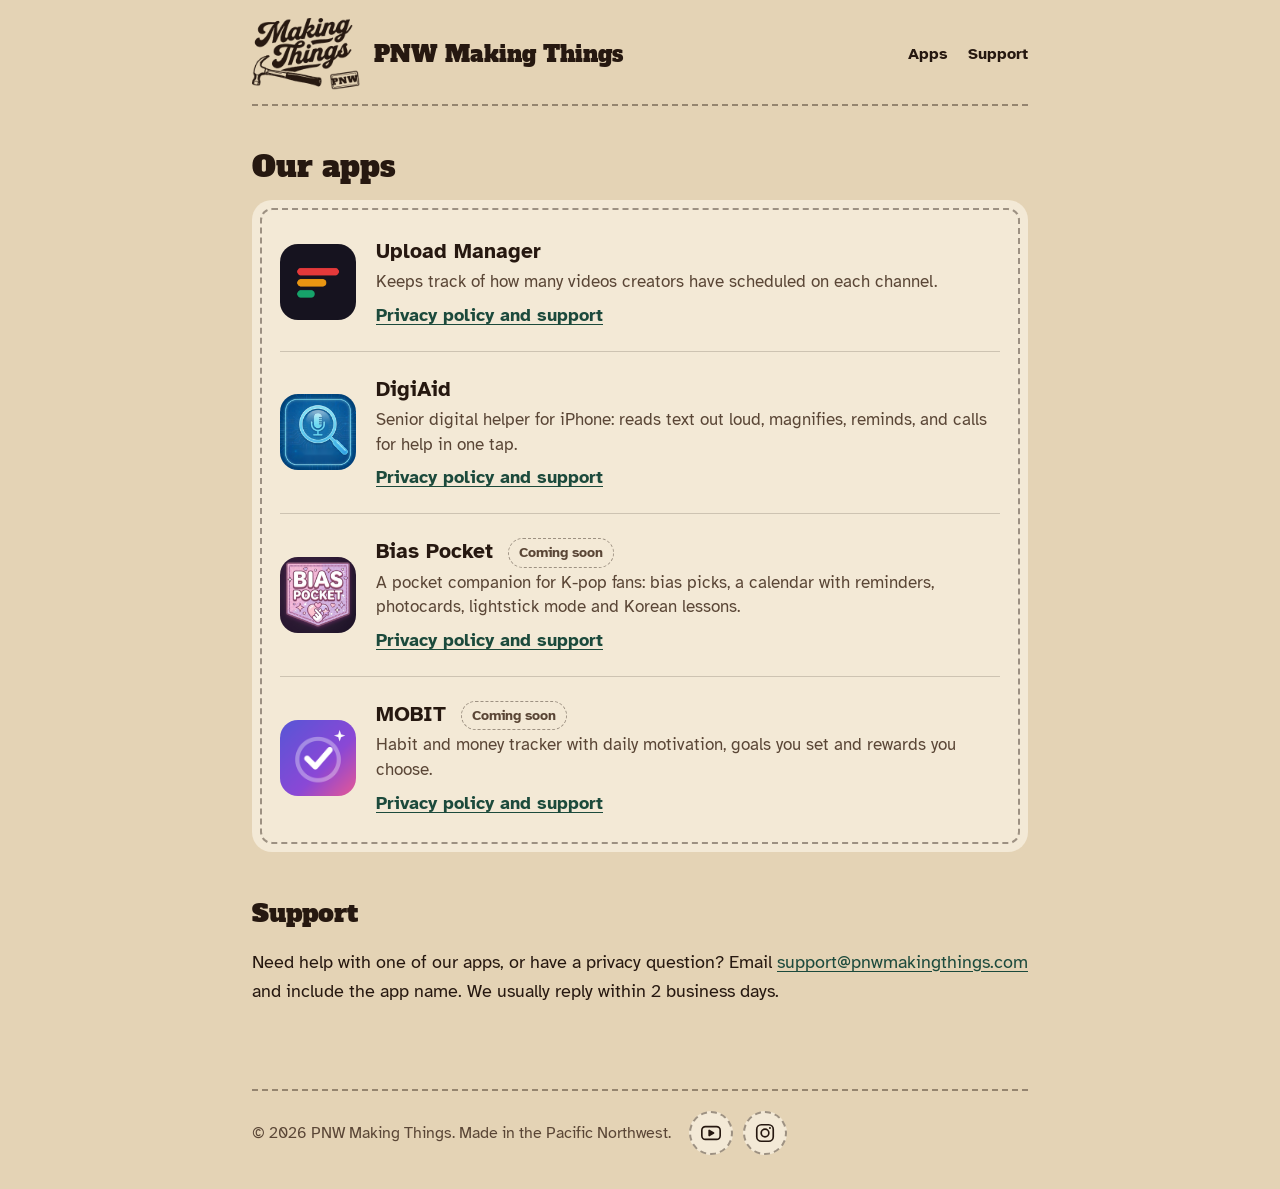
==== index.html @ 08b96fbd "Add files via upload" ====
<!DOCTYPE html>
<html lang="en">
<head>
<meta charset="utf-8">
<meta name="viewport" content="width=device-width, initial-scale=1">
<title>PNW Making Things</title>
<meta name="description" content="PNW Making Things makes small, useful apps. Privacy policies and support.">
<link rel="icon" type="image/png" href="assets/favicon.png">
<link rel="stylesheet" href="style.css?v=4">
</head>
<body>
<div class="shell">
<header class="top">
<a class="brand" href="./"><img src="assets/logo.png" alt="" width="520" height="354"><span>PNW Making Things</span></a>
<nav aria-label="Site"><a href="./#apps">Apps</a><a href="./#support">Support</a></nav>
</header>
<main class="home">
<h1 id="apps">Our apps</h1>
<ul class="patch apps">
<li><img src="assets/upload-manager.png" alt="" width="76" height="76"><div><h3>Upload Manager</h3><p>Keeps track of how many videos creators have scheduled on each channel.</p><a href="upload-manager/">Privacy policy and support</a></div></li>
<li><img src="assets/digiaid.png" alt="" width="76" height="76"><div><h3>DigiAid</h3><p>Senior digital helper for iPhone: reads text out loud, magnifies, reminds, and calls for help in one tap.</p><a href="digiaid/">Privacy policy and support</a></div></li>
<li><img src="assets/bias-pocket.png" alt="" width="76" height="76"><div><h3>Bias Pocket <span class="soon">Coming soon</span></h3><p>A pocket companion for K-pop fans: bias picks, a calendar with reminders, photocards, lightstick mode and Korean lessons.</p><a href="bias-pocket/">Privacy policy and support</a></div></li>
<li><img src="assets/mobit.png" alt="" width="76" height="76"><div><h3>MOBIT <span class="soon">Coming soon</span></h3><p>Habit and money tracker with daily motivation, goals you set and rewards you choose.</p><a href="mobit/">Privacy policy and support</a></div></li>
</ul>
<h2 id="support">Support</h2>
<p>Need help with one of our apps, or have a privacy question? Email <a href="mailto:support@pnwmakingthings.com">support@pnwmakingthings.com</a> and include the app name. We usually reply within 2 business days.</p>
</main>
<footer><span>&copy; 2026 PNW Making Things. Made in the Pacific Northwest.</span>
<ul class="social" aria-label="Follow us">
<li><a href="https://www.youtube.com/@PNWMakingThings" target="_blank" rel="noopener" aria-label="PNW Making Things on YouTube"><svg viewBox="0 0 24 24" width="22" height="22" aria-hidden="true" fill="none" stroke="currentColor" stroke-width="1.8" stroke-linejoin="round"><rect x="2" y="5" width="20" height="14" rx="4"/><path d="M10 9.2v5.6l4.8-2.8z" fill="currentColor"/></svg></a></li>
<li><a href="https://www.instagram.com/pnwmakingthings/" target="_blank" rel="noopener" aria-label="PNW Making Things on Instagram"><svg viewBox="0 0 24 24" width="22" height="22" aria-hidden="true" fill="none" stroke="currentColor" stroke-width="1.8"><rect x="3" y="3" width="18" height="18" rx="5"/><circle cx="12" cy="12" r="4.2"/><circle cx="17.4" cy="6.6" r="1.1" fill="currentColor" stroke="none"/></svg></a></li>
</ul>
</footer>
</div>
</body>
</html>
---- style.css ----
@font-face{font-family:"Alfa Slab One";src:url("assets/fonts/AlfaSlabOne-Regular.ttf") format("truetype");font-display:swap}
@font-face{font-family:"Atkinson";src:url("assets/fonts/AtkinsonHyperlegible-Regular.ttf") format("truetype");font-weight:400;font-display:swap}
@font-face{font-family:"Atkinson";src:url("assets/fonts/AtkinsonHyperlegible-Bold.ttf") format("truetype");font-weight:700;font-display:swap}
:root{--kraft:#e4d3b5;--paper:#f3e9d6;--ink:#261810;--soft:#5a4636;--stitch:rgba(38,24,16,.42);--spruce:#1c4a3c;--line:rgba(38,24,16,.18)}
*{box-sizing:border-box}
html{-webkit-text-size-adjust:100%}
body{margin:0;background:var(--kraft);color:var(--ink);font:18px/1.65 "Atkinson",system-ui,-apple-system,"Segoe UI",sans-serif}
a{color:var(--spruce);text-underline-offset:3px}
a:focus-visible{outline:3px solid var(--spruce);outline-offset:3px;border-radius:4px}
.shell{max-width:820px;margin:0 auto;padding:0 22px}
.top{display:flex;align-items:center;justify-content:space-between;gap:16px;padding:18px 0 14px;border-bottom:2px dashed var(--stitch)}
.brand{display:flex;align-items:center;gap:14px;text-decoration:none;color:var(--ink)}
.brand img{height:72px;width:auto;display:block}
.brand span{font-family:"Alfa Slab One",serif;font-size:22px;line-height:1.1}
.top nav{display:flex;gap:20px;font-weight:700;font-size:16px}
.top nav a{text-decoration:none;color:var(--ink)}
.top nav a:hover{text-decoration:underline}
main{padding:44px 0 64px}
h1{font-family:"Alfa Slab One",serif;font-weight:400;line-height:1.12;margin:0}
.home h1{font-size:30px}
.lead{font-size:21px;color:var(--soft);margin:18px 0 0;max-width:46ch}
h2{font-family:"Alfa Slab One",serif;font-weight:400;font-size:25px;line-height:1.25;margin:46px 0 10px}
h3{font-size:19px;font-weight:700;margin:28px 0 6px}
.patch{background:var(--paper);border-radius:20px;padding:26px 28px;outline:2px dashed var(--stitch);outline-offset:-10px}
.apps{list-style:none;margin:16px 0 0;padding:14px 28px}
.apps li{display:flex;gap:20px;align-items:center;padding:20px 0}
.apps li+li{border-top:1px solid var(--line)}
.apps img{width:76px;height:76px;border-radius:18px;flex:none;display:block}
.apps h3{margin:0;font-size:21px}
.apps p{margin:2px 0 6px;color:var(--soft);font-size:17px;line-height:1.45}
.apps a{font-weight:700}
.apps .off{font-weight:700;color:rgba(38,24,16,.38);cursor:not-allowed}
.soon{display:inline-block;vertical-align:middle;margin-left:8px;padding:2px 10px;border:1.5px dashed var(--stitch);border-radius:999px;font-size:14px;font-weight:700;color:var(--soft)}
.phead{display:flex;gap:24px;align-items:center}
.phead img{width:104px;height:104px;border-radius:24px;flex:none;display:block}
.phead h1{font-size:clamp(28px,5vw,40px)}
.phead p{margin:8px 0 0;color:var(--soft);font-size:16.5px;line-height:1.5}
.policy{max-width:68ch;margin:0 auto}
.policy>.patch{margin-bottom:6px}
.policy p,.policy li,.policy dd{max-width:68ch}
.policy ul{padding-left:24px;margin:8px 0}
.policy li{margin:6px 0}
.policy dt{font-weight:700;margin-top:18px}
.policy dd{margin:2px 0 0}
.help{margin-top:48px}
.help h2{margin:0 0 6px;font-size:22px}
.help p{margin:0}
.others{margin:14px 0 0;padding:0;list-style:none;display:flex;flex-wrap:wrap;gap:8px 22px;font-weight:700}
.social{list-style:none;margin:0;padding:0;display:flex;gap:10px}
.social li{list-style:none;margin:0;padding:0}
.social a{display:flex;align-items:center;justify-content:center;width:44px;height:44px;border:2px dashed var(--stitch);border-radius:50%;background:var(--paper);color:var(--ink);text-decoration:none}
.social a:hover{border-style:solid;border-color:var(--ink)}
.social svg{display:block}
footer{display:flex;align-items:center;flex-wrap:wrap;gap:12px 18px}
footer{border-top:2px dashed var(--stitch);padding:20px 0 34px;color:var(--soft);font-size:15.5px}
@media (max-width:560px){
 body{font-size:17px}
 .brand img{height:54px}.brand span{font-size:18px}
 .top nav{gap:14px;font-size:15px}
 .patch{padding:24px 22px}.apps{padding:12px 22px}
 .apps li{align-items:flex-start;gap:14px}.apps img{width:60px;height:60px;border-radius:14px}
 .phead{flex-direction:column;align-items:flex-start;gap:16px}.phead img{width:84px;height:84px;border-radius:20px}
}
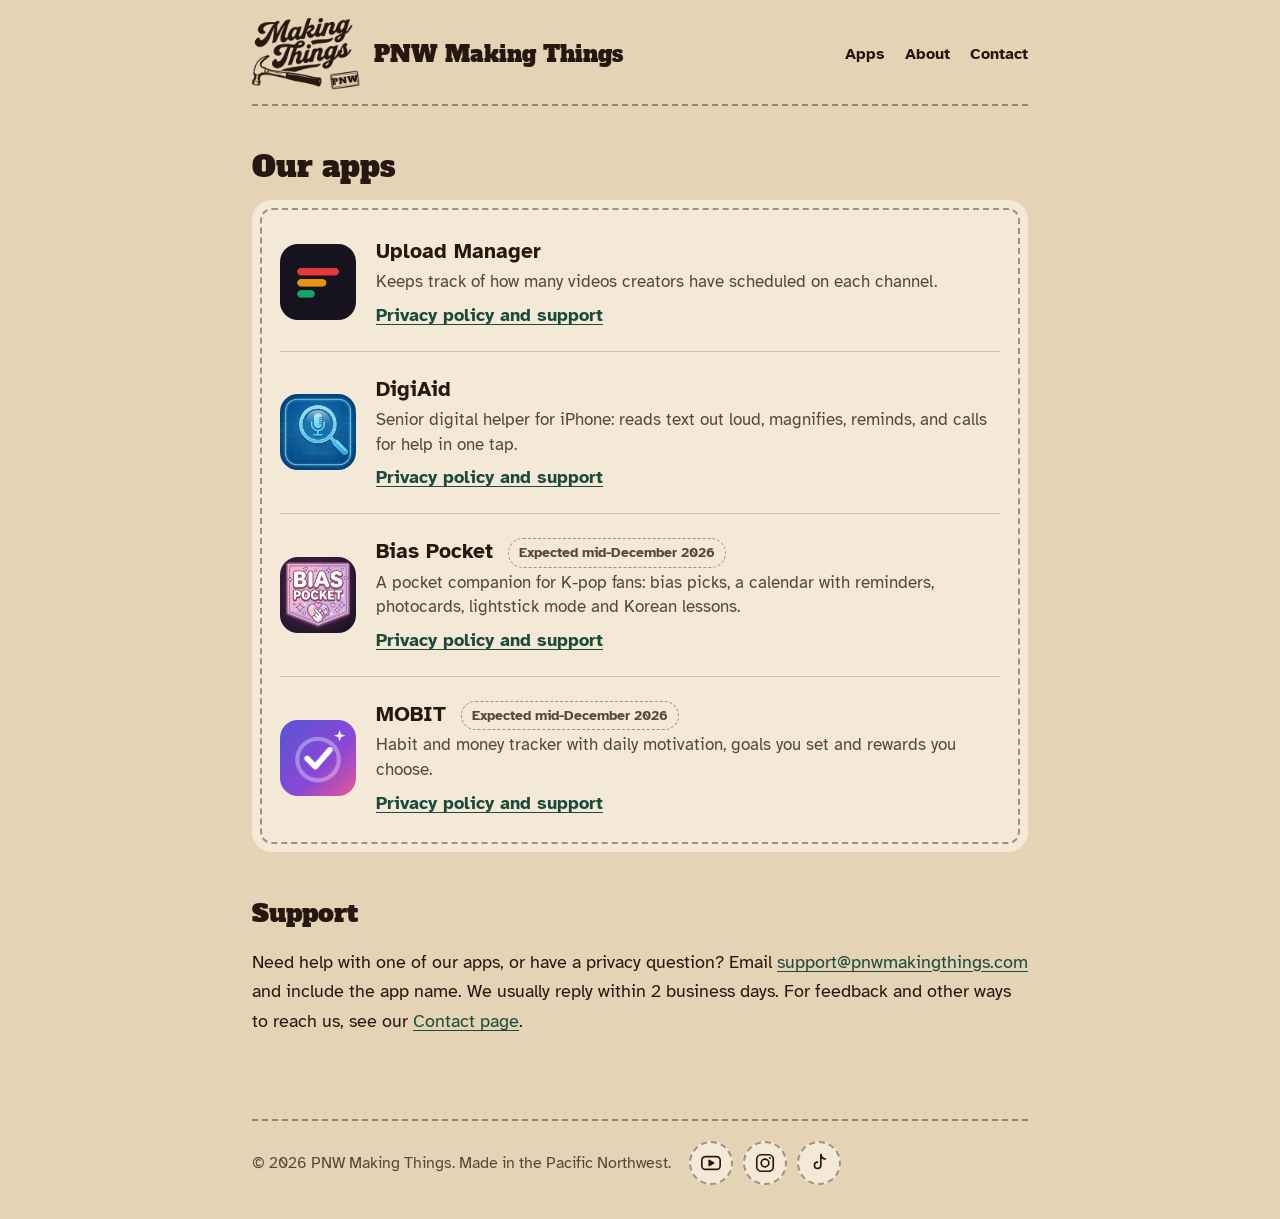
==== commit cd08416e: "Add About and Contact links, TikTok, expected dates" ====
--- a/index.html
+++ b/index.html
@@ -12,23 +12,24 @@
 <div class="shell">
 <header class="top">
 <a class="brand" href="./"><img src="assets/logo.png" alt="" width="520" height="354"><span>PNW Making Things</span></a>
-<nav aria-label="Site"><a href="./#apps">Apps</a><a href="./#support">Support</a></nav>
+<nav aria-label="Site"><a href="./#apps">Apps</a><a href="about/">About</a><a href="contact/">Contact</a></nav>
 </header>
 <main class="home">
 <h1 id="apps">Our apps</h1>
 <ul class="patch apps">
 <li><img src="assets/upload-manager.png" alt="" width="76" height="76"><div><h3>Upload Manager</h3><p>Keeps track of how many videos creators have scheduled on each channel.</p><a href="upload-manager/">Privacy policy and support</a></div></li>
 <li><img src="assets/digiaid.png" alt="" width="76" height="76"><div><h3>DigiAid</h3><p>Senior digital helper for iPhone: reads text out loud, magnifies, reminds, and calls for help in one tap.</p><a href="digiaid/">Privacy policy and support</a></div></li>
-<li><img src="assets/bias-pocket.png" alt="" width="76" height="76"><div><h3>Bias Pocket <span class="soon">Coming soon</span></h3><p>A pocket companion for K-pop fans: bias picks, a calendar with reminders, photocards, lightstick mode and Korean lessons.</p><a href="bias-pocket/">Privacy policy and support</a></div></li>
-<li><img src="assets/mobit.png" alt="" width="76" height="76"><div><h3>MOBIT <span class="soon">Coming soon</span></h3><p>Habit and money tracker with daily motivation, goals you set and rewards you choose.</p><a href="mobit/">Privacy policy and support</a></div></li>
+<li><img src="assets/bias-pocket.png" alt="" width="76" height="76"><div><h3>Bias Pocket <span class="soon">Expected mid-December 2026</span></h3><p>A pocket companion for K-pop fans: bias picks, a calendar with reminders, photocards, lightstick mode and Korean lessons.</p><a href="bias-pocket/">Privacy policy and support</a></div></li>
+<li><img src="assets/mobit.png" alt="" width="76" height="76"><div><h3>MOBIT <span class="soon">Expected mid-December 2026</span></h3><p>Habit and money tracker with daily motivation, goals you set and rewards you choose.</p><a href="mobit/">Privacy policy and support</a></div></li>
 </ul>
 <h2 id="support">Support</h2>
-<p>Need help with one of our apps, or have a privacy question? Email <a href="mailto:support@pnwmakingthings.com">support@pnwmakingthings.com</a> and include the app name. We usually reply within 2 business days.</p>
+<p>Need help with one of our apps, or have a privacy question? Email <a href="mailto:support@pnwmakingthings.com">support@pnwmakingthings.com</a> and include the app name. We usually reply within 2 business days. For feedback and other ways to reach us, see our <a href="contact/">Contact page</a>.</p>
 </main>
 <footer><span>&copy; 2026 PNW Making Things. Made in the Pacific Northwest.</span>
 <ul class="social" aria-label="Follow us">
 <li><a href="https://www.youtube.com/@PNWMakingThings" target="_blank" rel="noopener" aria-label="PNW Making Things on YouTube"><svg viewBox="0 0 24 24" width="22" height="22" aria-hidden="true" fill="none" stroke="currentColor" stroke-width="1.8" stroke-linejoin="round"><rect x="2" y="5" width="20" height="14" rx="4"/><path d="M10 9.2v5.6l4.8-2.8z" fill="currentColor"/></svg></a></li>
 <li><a href="https://www.instagram.com/pnwmakingthings/" target="_blank" rel="noopener" aria-label="PNW Making Things on Instagram"><svg viewBox="0 0 24 24" width="22" height="22" aria-hidden="true" fill="none" stroke="currentColor" stroke-width="1.8"><rect x="3" y="3" width="18" height="18" rx="5"/><circle cx="12" cy="12" r="4.2"/><circle cx="17.4" cy="6.6" r="1.1" fill="currentColor" stroke="none"/></svg></a></li>
+<li><a href="https://www.tiktok.com/@pnwmakingthings" target="_blank" rel="noopener" aria-label="PNW Making Things on TikTok"><svg viewBox="0 0 24 24" width="22" height="22" aria-hidden="true" fill="none" stroke="currentColor" stroke-width="1.8" stroke-linecap="round" stroke-linejoin="round"><path d="M14 3v11.5a3.5 3.5 0 1 1-3.5-3.5"/><path d="M14 3c.4 2.6 2.2 4.4 5 4.6"/></svg></a></li>
 </ul>
 </footer>
 </div>
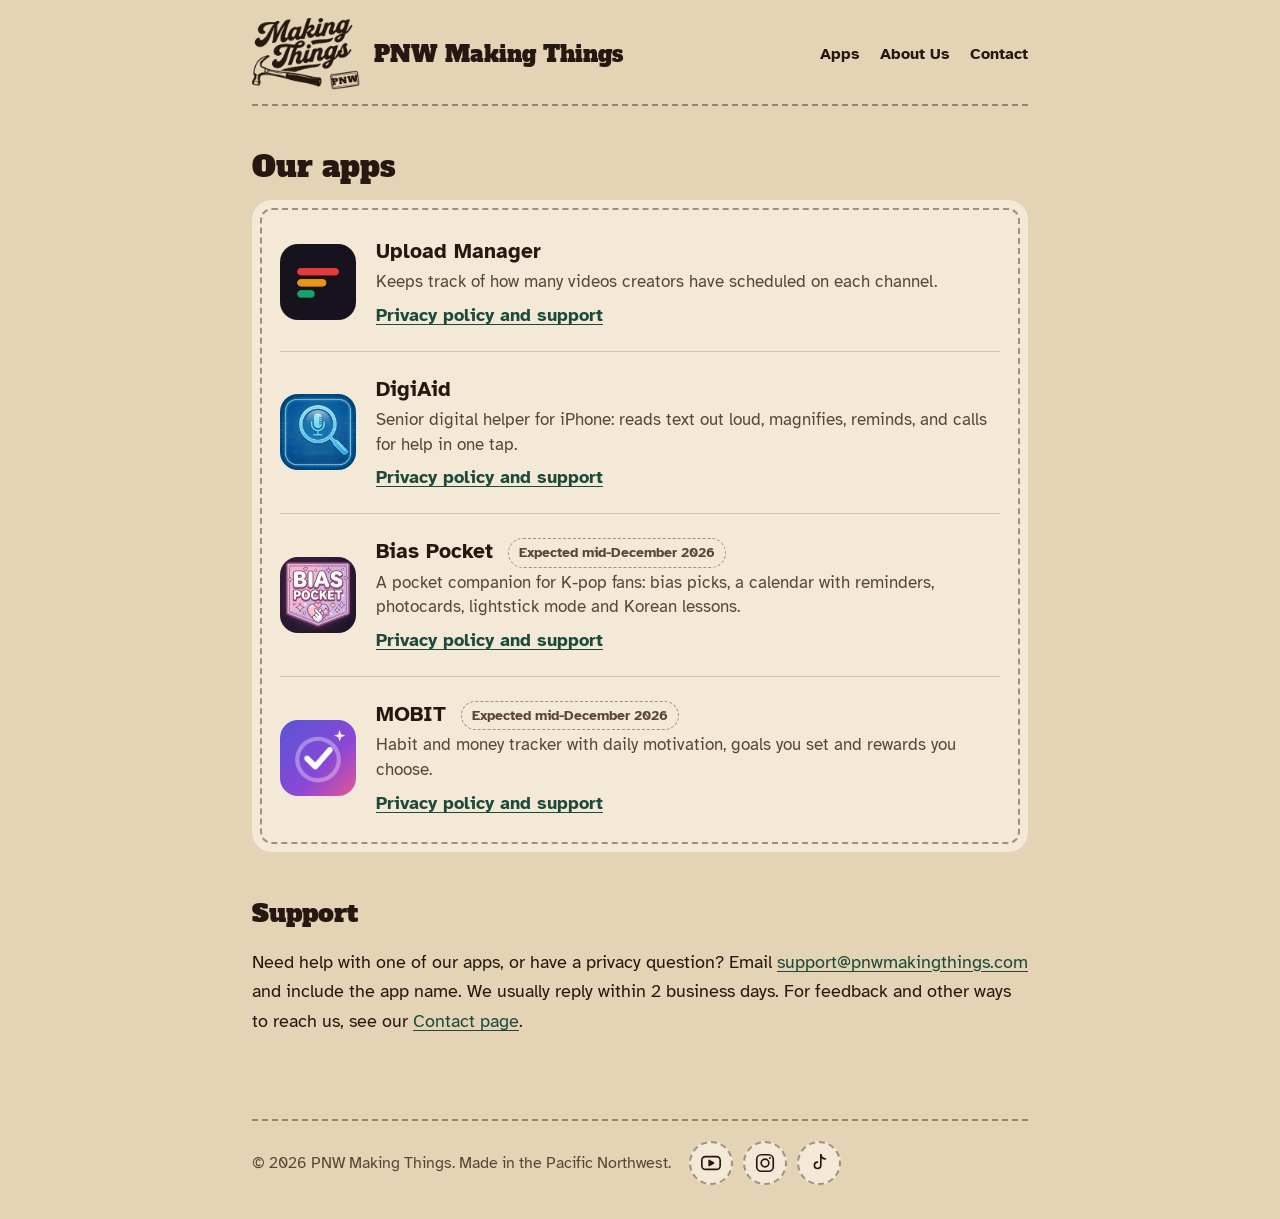
==== commit c3136b91: "Update index.html" ====
--- a/index.html
+++ b/index.html
@@ -12,7 +12,7 @@
 <div class="shell">
 <header class="top">
 <a class="brand" href="./"><img src="assets/logo.png" alt="" width="520" height="354"><span>PNW Making Things</span></a>
-<nav aria-label="Site"><a href="./#apps">Apps</a><a href="about/">About</a><a href="contact/">Contact</a></nav>
+<nav aria-label="Site"><a href="./#apps">Apps</a><a href="about/">About Us</a><a href="contact/">Contact</a></nav>
 </header>
 <main class="home">
 <h1 id="apps">Our apps</h1>
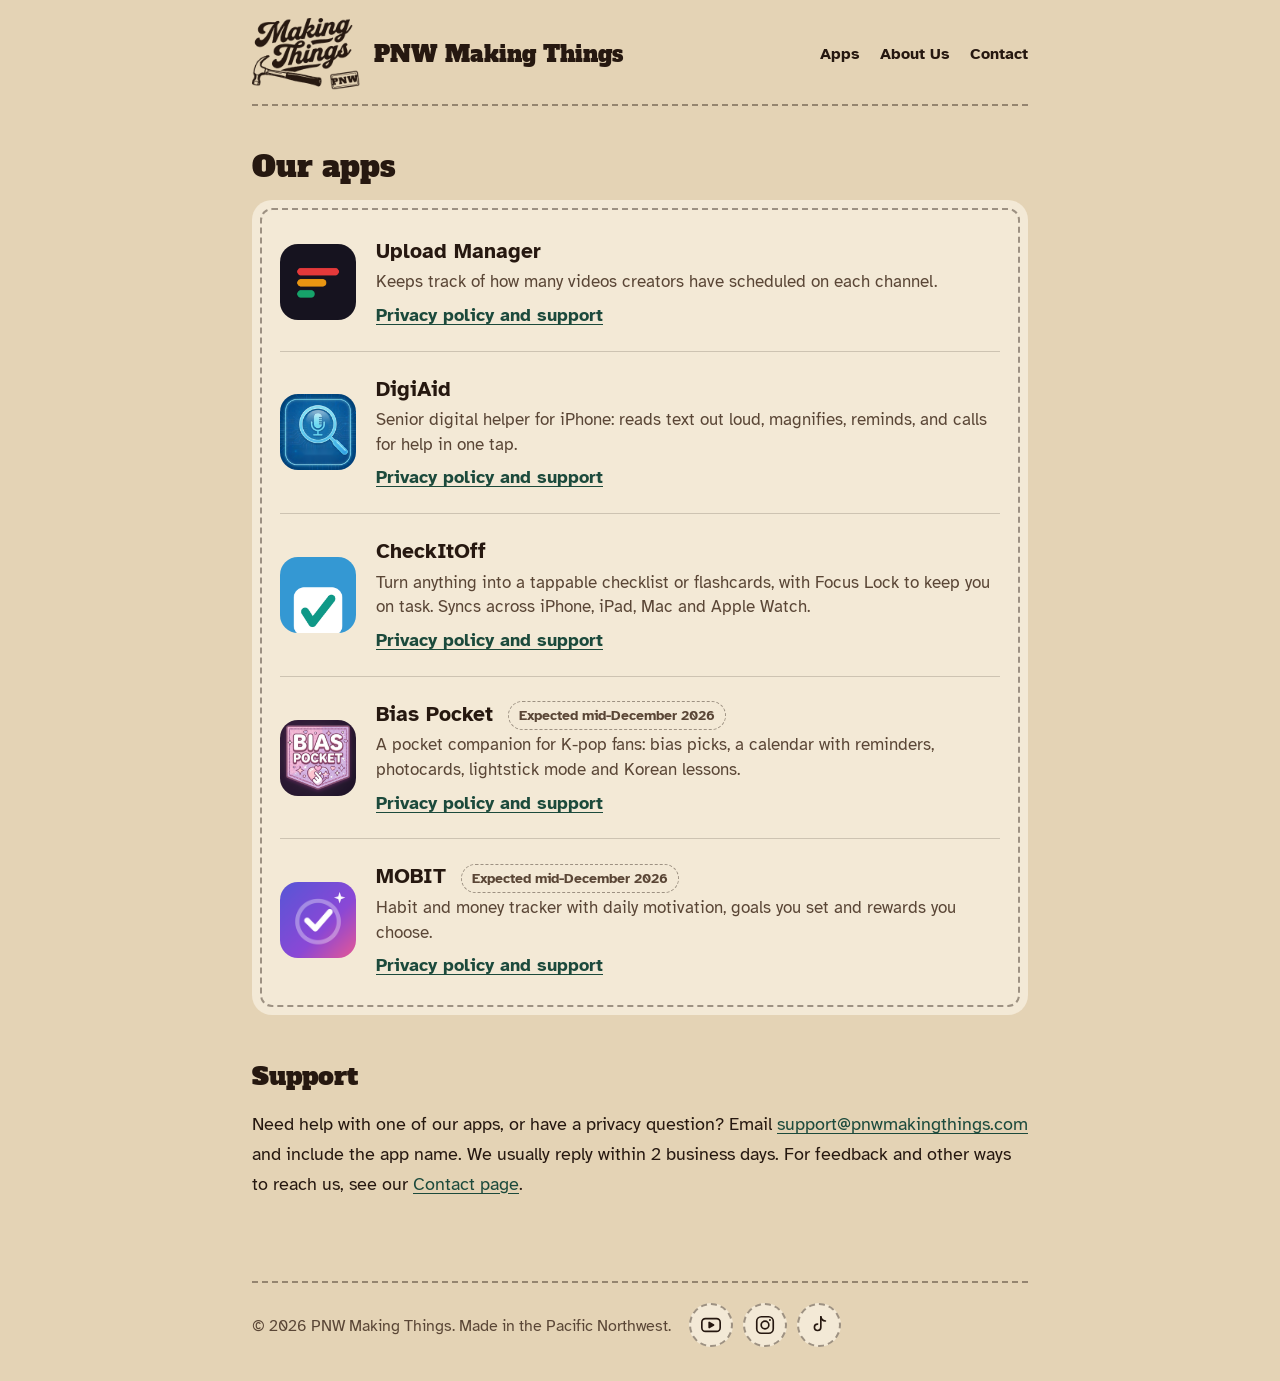
==== commit 3eff2e40: "Add files via upload" ====
--- a/index.html
+++ b/index.html
@@ -19,6 +19,7 @@
 <ul class="patch apps">
 <li><img src="assets/upload-manager.png" alt="" width="76" height="76"><div><h3>Upload Manager</h3><p>Keeps track of how many videos creators have scheduled on each channel.</p><a href="upload-manager/">Privacy policy and support</a></div></li>
 <li><img src="assets/digiaid.png" alt="" width="76" height="76"><div><h3>DigiAid</h3><p>Senior digital helper for iPhone: reads text out loud, magnifies, reminds, and calls for help in one tap.</p><a href="digiaid/">Privacy policy and support</a></div></li>
+<li><img src="assets/checkitoff.png" alt="" width="76" height="76"><div><h3>CheckItOff</h3><p>Turn anything into a tappable checklist or flashcards, with Focus Lock to keep you on task. Syncs across iPhone, iPad, Mac and Apple Watch.</p><a href="checkitoff/">Privacy policy and support</a></div></li>
 <li><img src="assets/bias-pocket.png" alt="" width="76" height="76"><div><h3>Bias Pocket <span class="soon">Expected mid-December 2026</span></h3><p>A pocket companion for K-pop fans: bias picks, a calendar with reminders, photocards, lightstick mode and Korean lessons.</p><a href="bias-pocket/">Privacy policy and support</a></div></li>
 <li><img src="assets/mobit.png" alt="" width="76" height="76"><div><h3>MOBIT <span class="soon">Expected mid-December 2026</span></h3><p>Habit and money tracker with daily motivation, goals you set and rewards you choose.</p><a href="mobit/">Privacy policy and support</a></div></li>
 </ul>
--- a/style.css
+++ b/style.css
@@ -13,7 +13,7 @@
 .brand img{height:72px;width:auto;display:block}
 .brand span{font-family:"Alfa Slab One",serif;font-size:22px;line-height:1.1}
 .top nav{display:flex;gap:20px;font-weight:700;font-size:16px}
-.top nav a{text-decoration:none;color:var(--ink)}
+.top nav a{text-decoration:none;color:var(--ink);white-space:nowrap}
 .top nav a:hover{text-decoration:underline}
 main{padding:44px 0 64px}
 h1{font-family:"Alfa Slab One",serif;font-weight:400;line-height:1.12;margin:0}
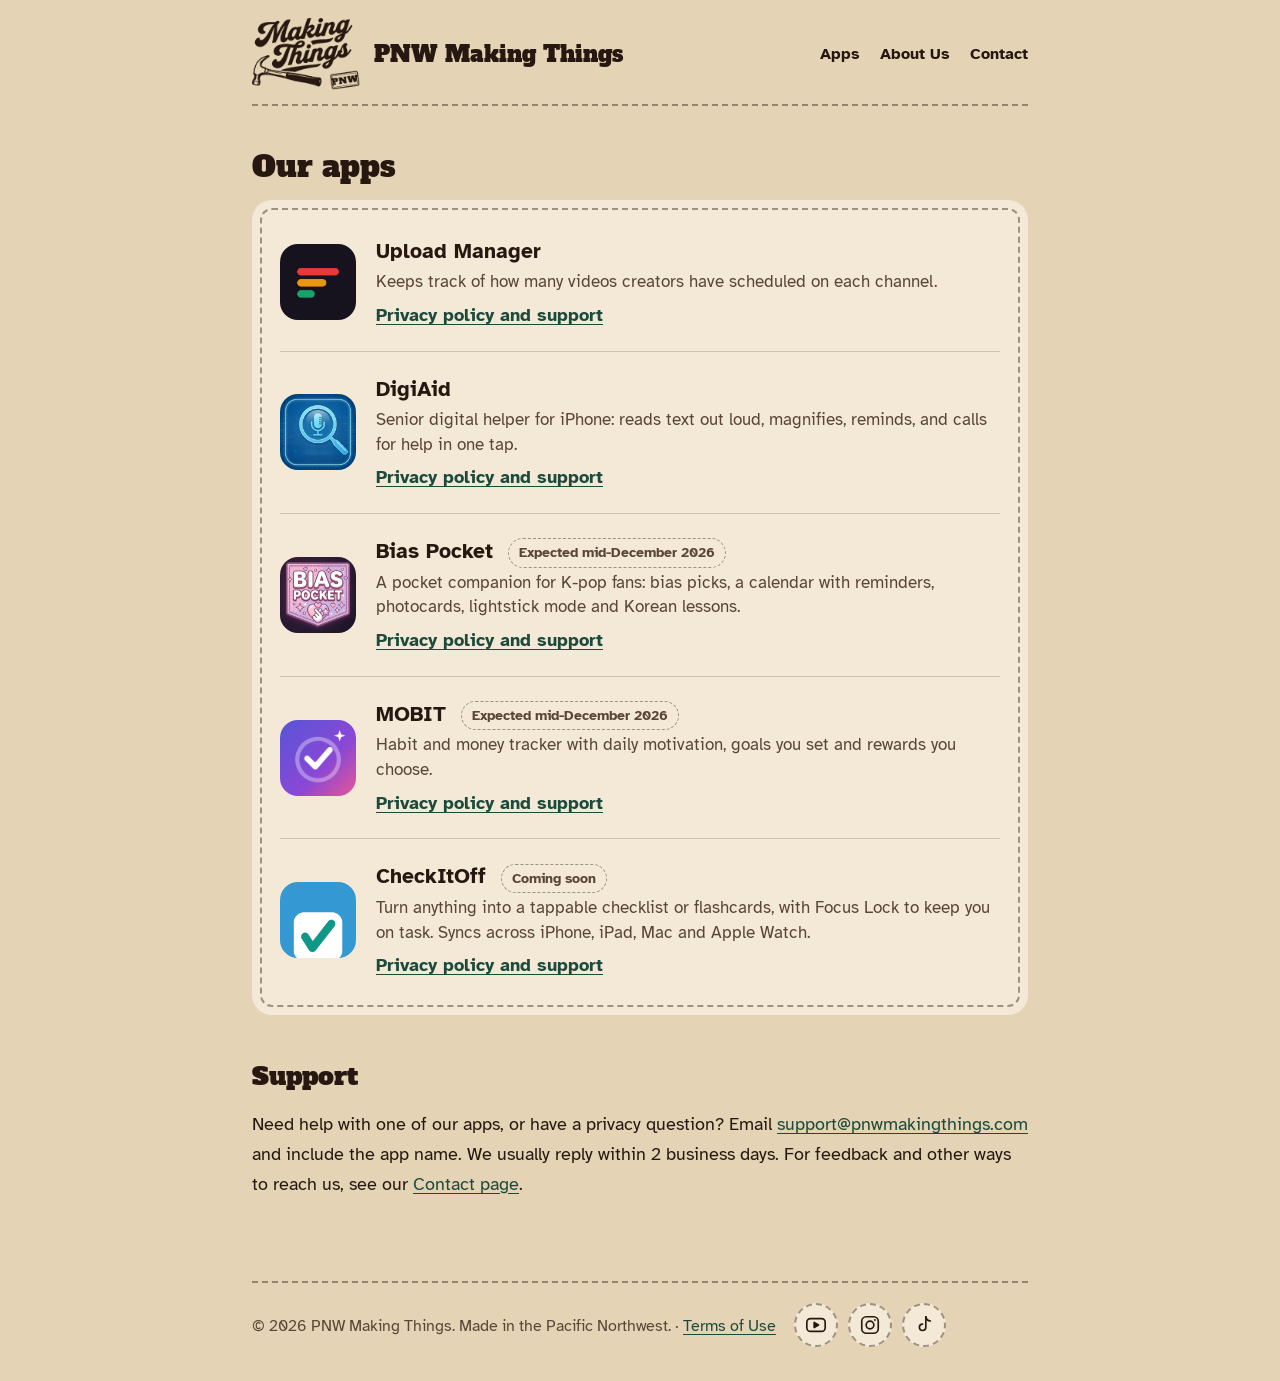
==== commit 757305a3: "Update index.html" ====
--- a/index.html
+++ b/index.html
@@ -19,14 +19,14 @@
 <ul class="patch apps">
 <li><img src="assets/upload-manager.png" alt="" width="76" height="76"><div><h3>Upload Manager</h3><p>Keeps track of how many videos creators have scheduled on each channel.</p><a href="upload-manager/">Privacy policy and support</a></div></li>
 <li><img src="assets/digiaid.png" alt="" width="76" height="76"><div><h3>DigiAid</h3><p>Senior digital helper for iPhone: reads text out loud, magnifies, reminds, and calls for help in one tap.</p><a href="digiaid/">Privacy policy and support</a></div></li>
-<li><img src="assets/checkitoff.png" alt="" width="76" height="76"><div><h3>CheckItOff</h3><p>Turn anything into a tappable checklist or flashcards, with Focus Lock to keep you on task. Syncs across iPhone, iPad, Mac and Apple Watch.</p><a href="checkitoff/">Privacy policy and support</a></div></li>
 <li><img src="assets/bias-pocket.png" alt="" width="76" height="76"><div><h3>Bias Pocket <span class="soon">Expected mid-December 2026</span></h3><p>A pocket companion for K-pop fans: bias picks, a calendar with reminders, photocards, lightstick mode and Korean lessons.</p><a href="bias-pocket/">Privacy policy and support</a></div></li>
 <li><img src="assets/mobit.png" alt="" width="76" height="76"><div><h3>MOBIT <span class="soon">Expected mid-December 2026</span></h3><p>Habit and money tracker with daily motivation, goals you set and rewards you choose.</p><a href="mobit/">Privacy policy and support</a></div></li>
+<li><img src="assets/checkitoff.png" alt="" width="76" height="76"><div><h3>CheckItOff <span class="soon">Coming soon</span></h3><p>Turn anything into a tappable checklist or flashcards, with Focus Lock to keep you on task. Syncs across iPhone, iPad, Mac and Apple Watch.</p><a href="checkitoff/">Privacy policy and support</a></div></li>
 </ul>
 <h2 id="support">Support</h2>
 <p>Need help with one of our apps, or have a privacy question? Email <a href="mailto:support@pnwmakingthings.com">support@pnwmakingthings.com</a> and include the app name. We usually reply within 2 business days. For feedback and other ways to reach us, see our <a href="contact/">Contact page</a>.</p>
 </main>
-<footer><span>&copy; 2026 PNW Making Things. Made in the Pacific Northwest.</span>
+<footer><span>&copy; 2026 PNW Making Things. Made in the Pacific Northwest. &middot; <a href="terms/">Terms of Use</a></span>
 <ul class="social" aria-label="Follow us">
 <li><a href="https://www.youtube.com/@PNWMakingThings" target="_blank" rel="noopener" aria-label="PNW Making Things on YouTube"><svg viewBox="0 0 24 24" width="22" height="22" aria-hidden="true" fill="none" stroke="currentColor" stroke-width="1.8" stroke-linejoin="round"><rect x="2" y="5" width="20" height="14" rx="4"/><path d="M10 9.2v5.6l4.8-2.8z" fill="currentColor"/></svg></a></li>
 <li><a href="https://www.instagram.com/pnwmakingthings/" target="_blank" rel="noopener" aria-label="PNW Making Things on Instagram"><svg viewBox="0 0 24 24" width="22" height="22" aria-hidden="true" fill="none" stroke="currentColor" stroke-width="1.8"><rect x="3" y="3" width="18" height="18" rx="5"/><circle cx="12" cy="12" r="4.2"/><circle cx="17.4" cy="6.6" r="1.1" fill="currentColor" stroke="none"/></svg></a></li>
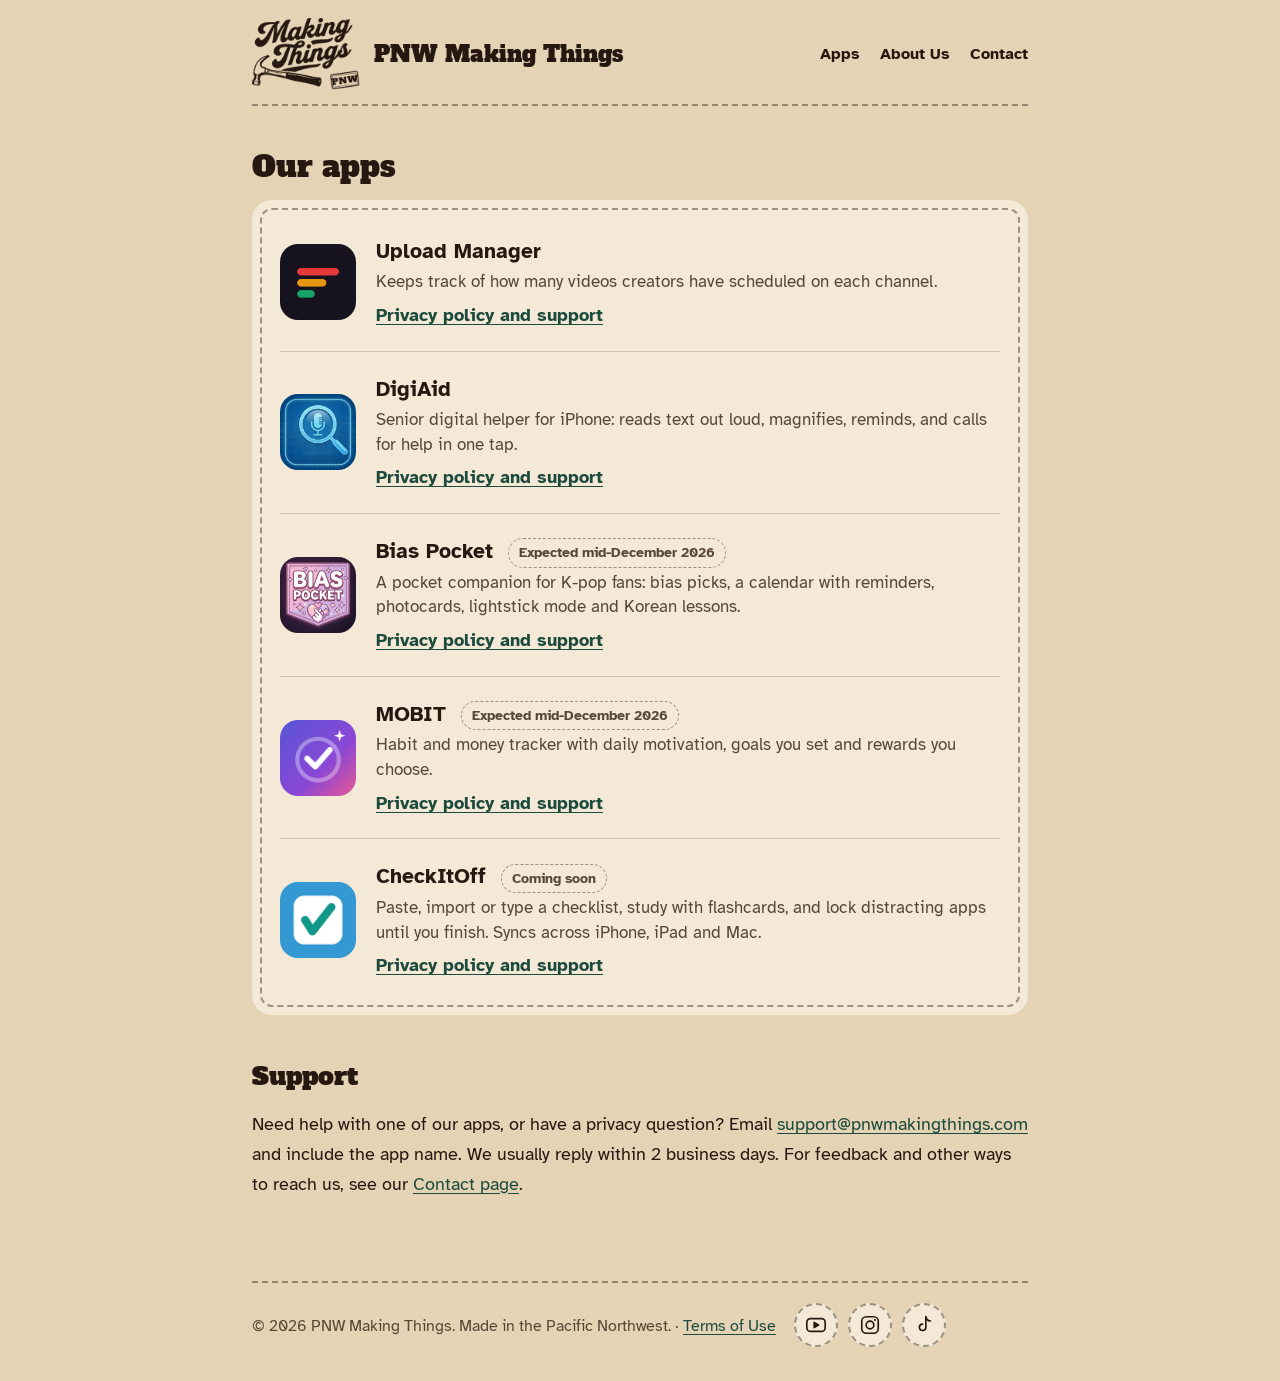
==== commit f5f705f7: "Home: honest CheckItOff blurb, no Watch" ====
--- a/index.html
+++ b/index.html
@@ -21,7 +21,7 @@
 <li><img src="assets/digiaid.png" alt="" width="76" height="76"><div><h3>DigiAid</h3><p>Senior digital helper for iPhone: reads text out loud, magnifies, reminds, and calls for help in one tap.</p><a href="digiaid/">Privacy policy and support</a></div></li>
 <li><img src="assets/bias-pocket.png" alt="" width="76" height="76"><div><h3>Bias Pocket <span class="soon">Expected mid-December 2026</span></h3><p>A pocket companion for K-pop fans: bias picks, a calendar with reminders, photocards, lightstick mode and Korean lessons.</p><a href="bias-pocket/">Privacy policy and support</a></div></li>
 <li><img src="assets/mobit.png" alt="" width="76" height="76"><div><h3>MOBIT <span class="soon">Expected mid-December 2026</span></h3><p>Habit and money tracker with daily motivation, goals you set and rewards you choose.</p><a href="mobit/">Privacy policy and support</a></div></li>
-<li><img src="assets/checkitoff.png" alt="" width="76" height="76"><div><h3>CheckItOff <span class="soon">Coming soon</span></h3><p>Turn anything into a tappable checklist or flashcards, with Focus Lock to keep you on task. Syncs across iPhone, iPad, Mac and Apple Watch.</p><a href="checkitoff/">Privacy policy and support</a></div></li>
+<li><img src="assets/checkitoff.png" alt="" width="76" height="76"><div><h3>CheckItOff <span class="soon">Coming soon</span></h3><p>Paste, import or type a checklist, study with flashcards, and lock distracting apps until you finish. Syncs across iPhone, iPad and Mac.</p><a href="checkitoff/">Privacy policy and support</a></div></li>
 </ul>
 <h2 id="support">Support</h2>
 <p>Need help with one of our apps, or have a privacy question? Email <a href="mailto:support@pnwmakingthings.com">support@pnwmakingthings.com</a> and include the app name. We usually reply within 2 business days. For feedback and other ways to reach us, see our <a href="contact/">Contact page</a>.</p>
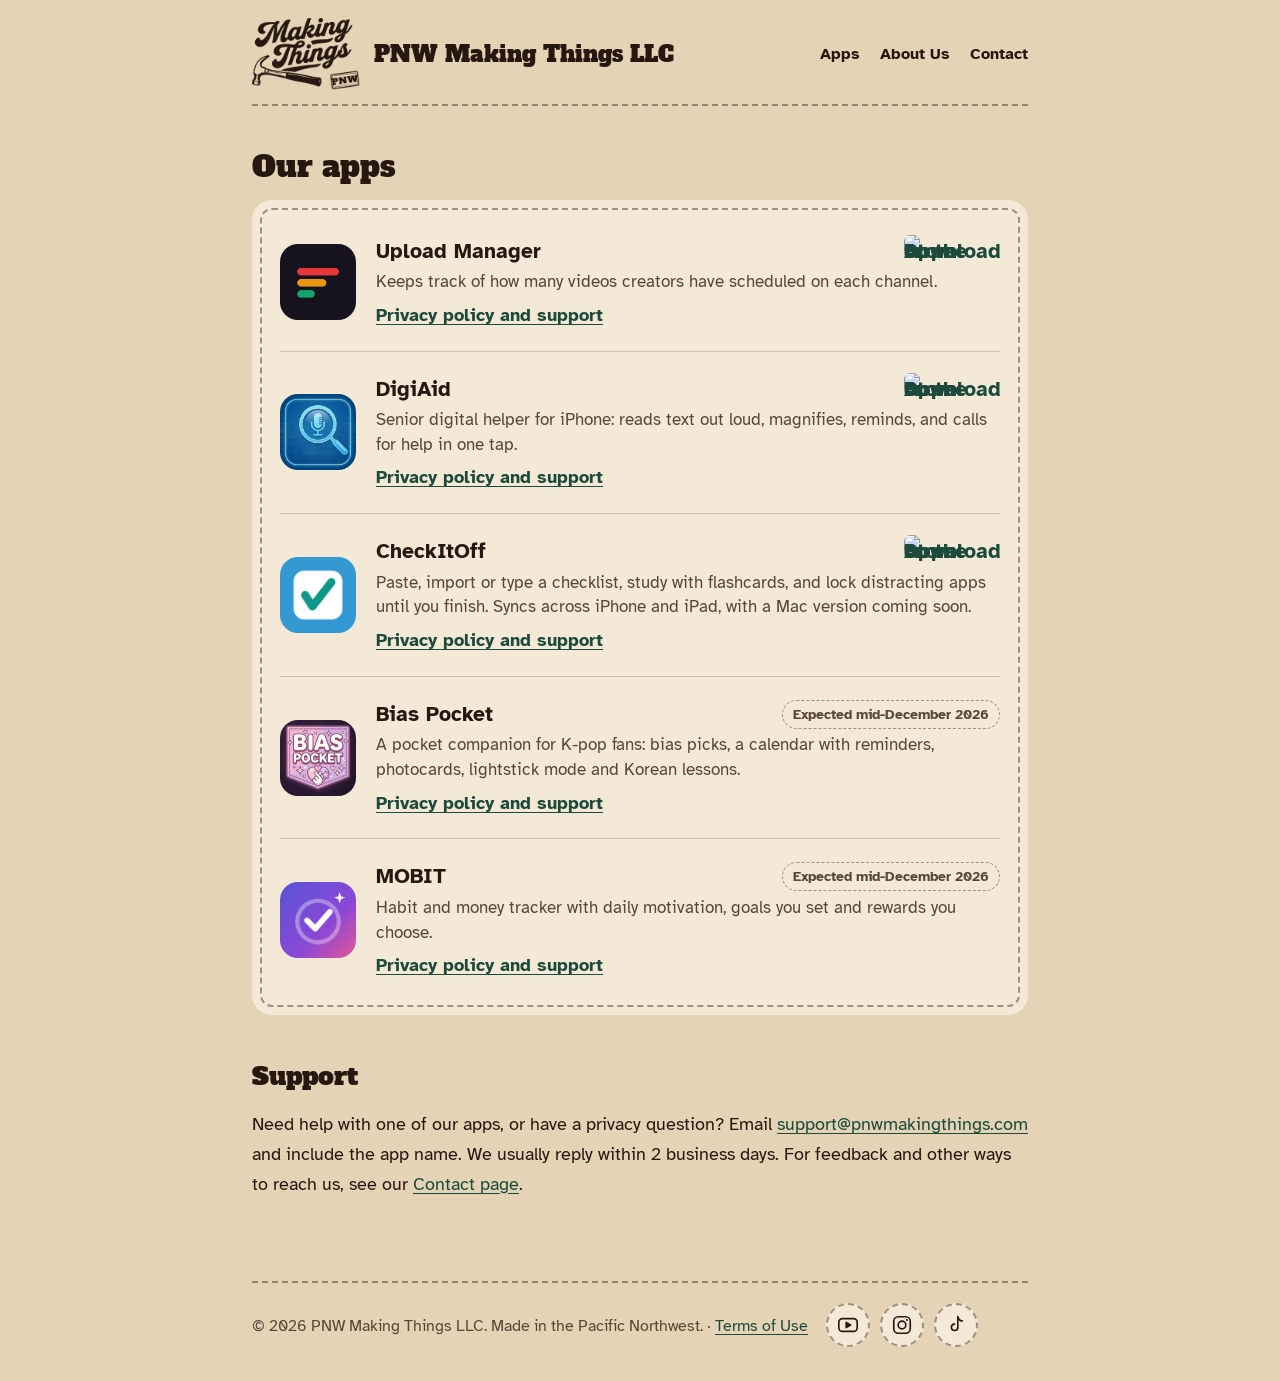
==== commit d9e89cd4: "Home: LLC name, App Store buttons, CheckItOff live" ====
--- a/index.html
+++ b/index.html
@@ -3,34 +3,34 @@
 <head>
 <meta charset="utf-8">
 <meta name="viewport" content="width=device-width, initial-scale=1">
-<title>PNW Making Things</title>
-<meta name="description" content="PNW Making Things makes small, useful apps. Privacy policies and support.">
+<title>PNW Making Things LLC</title>
+<meta name="description" content="PNW Making Things LLC makes small, useful apps. Privacy policies and support.">
 <link rel="icon" type="image/png" href="assets/favicon.png">
-<link rel="stylesheet" href="style.css?v=4">
+<link rel="stylesheet" href="style.css?v=5">
 </head>
 <body>
 <div class="shell">
 <header class="top">
-<a class="brand" href="./"><img src="assets/logo.png" alt="" width="520" height="354"><span>PNW Making Things</span></a>
+<a class="brand" href="./"><img src="assets/logo.png" alt="" width="520" height="354"><span>PNW Making Things LLC</span></a>
 <nav aria-label="Site"><a href="./#apps">Apps</a><a href="about/">About Us</a><a href="contact/">Contact</a></nav>
 </header>
 <main class="home">
 <h1 id="apps">Our apps</h1>
 <ul class="patch apps">
-<li><img src="assets/upload-manager.png" alt="" width="76" height="76"><div><h3>Upload Manager</h3><p>Keeps track of how many videos creators have scheduled on each channel.</p><a href="upload-manager/">Privacy policy and support</a></div></li>
-<li><img src="assets/digiaid.png" alt="" width="76" height="76"><div><h3>DigiAid</h3><p>Senior digital helper for iPhone: reads text out loud, magnifies, reminds, and calls for help in one tap.</p><a href="digiaid/">Privacy policy and support</a></div></li>
+<li><img src="assets/upload-manager.png" alt="" width="76" height="76"><div><h3>Upload Manager <a class="store" href="https://apps.apple.com/us/app/upload-manager-video-planner/id6828210978" target="_blank" rel="noopener" aria-label="Download Upload Manager on the App Store"><img src="https://developer.apple.com/assets/elements/badges/download-on-the-app-store.svg" alt="Download on the App Store" width="120" height="40"></a></h3><p>Keeps track of how many videos creators have scheduled on each channel.</p><a href="upload-manager/">Privacy policy and support</a></div></li>
+<li><img src="assets/digiaid.png" alt="" width="76" height="76"><div><h3>DigiAid <a class="store" href="https://apps.apple.com/us/app/digiaid-senior-digital-helper/id6832898441" target="_blank" rel="noopener" aria-label="Download DigiAid on the App Store"><img src="https://developer.apple.com/assets/elements/badges/download-on-the-app-store.svg" alt="Download on the App Store" width="120" height="40"></a></h3><p>Senior digital helper for iPhone: reads text out loud, magnifies, reminds, and calls for help in one tap.</p><a href="digiaid/">Privacy policy and support</a></div></li>
+<li><img src="assets/checkitoff.png" alt="" width="76" height="76"><div><h3>CheckItOff <a class="store" href="https://apps.apple.com/us/app/id6836918106" target="_blank" rel="noopener" aria-label="Download CheckItOff on the App Store"><img src="https://developer.apple.com/assets/elements/badges/download-on-the-app-store.svg" alt="Download on the App Store" width="120" height="40"></a></h3><p>Paste, import or type a checklist, study with flashcards, and lock distracting apps until you finish. Syncs across iPhone and iPad, with a Mac version coming soon.</p><a href="checkitoff/">Privacy policy and support</a></div></li>
 <li><img src="assets/bias-pocket.png" alt="" width="76" height="76"><div><h3>Bias Pocket <span class="soon">Expected mid-December 2026</span></h3><p>A pocket companion for K-pop fans: bias picks, a calendar with reminders, photocards, lightstick mode and Korean lessons.</p><a href="bias-pocket/">Privacy policy and support</a></div></li>
 <li><img src="assets/mobit.png" alt="" width="76" height="76"><div><h3>MOBIT <span class="soon">Expected mid-December 2026</span></h3><p>Habit and money tracker with daily motivation, goals you set and rewards you choose.</p><a href="mobit/">Privacy policy and support</a></div></li>
-<li><img src="assets/checkitoff.png" alt="" width="76" height="76"><div><h3>CheckItOff <span class="soon">Coming soon</span></h3><p>Paste, import or type a checklist, study with flashcards, and lock distracting apps until you finish. Syncs across iPhone, iPad and Mac.</p><a href="checkitoff/">Privacy policy and support</a></div></li>
 </ul>
 <h2 id="support">Support</h2>
 <p>Need help with one of our apps, or have a privacy question? Email <a href="mailto:support@pnwmakingthings.com">support@pnwmakingthings.com</a> and include the app name. We usually reply within 2 business days. For feedback and other ways to reach us, see our <a href="contact/">Contact page</a>.</p>
 </main>
-<footer><span>&copy; 2026 PNW Making Things. Made in the Pacific Northwest. &middot; <a href="terms/">Terms of Use</a></span>
+<footer><span>&copy; 2026 PNW Making Things LLC. Made in the Pacific Northwest. &middot; <a href="terms/">Terms of Use</a></span>
 <ul class="social" aria-label="Follow us">
-<li><a href="https://www.youtube.com/@PNWMakingThings" target="_blank" rel="noopener" aria-label="PNW Making Things on YouTube"><svg viewBox="0 0 24 24" width="22" height="22" aria-hidden="true" fill="none" stroke="currentColor" stroke-width="1.8" stroke-linejoin="round"><rect x="2" y="5" width="20" height="14" rx="4"/><path d="M10 9.2v5.6l4.8-2.8z" fill="currentColor"/></svg></a></li>
-<li><a href="https://www.instagram.com/pnwmakingthings/" target="_blank" rel="noopener" aria-label="PNW Making Things on Instagram"><svg viewBox="0 0 24 24" width="22" height="22" aria-hidden="true" fill="none" stroke="currentColor" stroke-width="1.8"><rect x="3" y="3" width="18" height="18" rx="5"/><circle cx="12" cy="12" r="4.2"/><circle cx="17.4" cy="6.6" r="1.1" fill="currentColor" stroke="none"/></svg></a></li>
-<li><a href="https://www.tiktok.com/@pnwmakingthings" target="_blank" rel="noopener" aria-label="PNW Making Things on TikTok"><svg viewBox="0 0 24 24" width="22" height="22" aria-hidden="true" fill="none" stroke="currentColor" stroke-width="1.8" stroke-linecap="round" stroke-linejoin="round"><path d="M14 3v11.5a3.5 3.5 0 1 1-3.5-3.5"/><path d="M14 3c.4 2.6 2.2 4.4 5 4.6"/></svg></a></li>
+<li><a href="https://www.youtube.com/@PNWMakingThings" target="_blank" rel="noopener" aria-label="PNW Making Things LLC on YouTube"><svg viewBox="0 0 24 24" width="22" height="22" aria-hidden="true" fill="none" stroke="currentColor" stroke-width="1.8" stroke-linejoin="round"><rect x="2" y="5" width="20" height="14" rx="4"/><path d="M10 9.2v5.6l4.8-2.8z" fill="currentColor"/></svg></a></li>
+<li><a href="https://www.instagram.com/pnwmakingthings/" target="_blank" rel="noopener" aria-label="PNW Making Things LLC on Instagram"><svg viewBox="0 0 24 24" width="22" height="22" aria-hidden="true" fill="none" stroke="currentColor" stroke-width="1.8"><rect x="3" y="3" width="18" height="18" rx="5"/><circle cx="12" cy="12" r="4.2"/><circle cx="17.4" cy="6.6" r="1.1" fill="currentColor" stroke="none"/></svg></a></li>
+<li><a href="https://www.tiktok.com/@pnwmakingthings" target="_blank" rel="noopener" aria-label="PNW Making Things LLC on TikTok"><svg viewBox="0 0 24 24" width="22" height="22" aria-hidden="true" fill="none" stroke="currentColor" stroke-width="1.8" stroke-linecap="round" stroke-linejoin="round"><path d="M14 3v11.5a3.5 3.5 0 1 1-3.5-3.5"/><path d="M14 3c.4 2.6 2.2 4.4 5 4.6"/></svg></a></li>
 </ul>
 </footer>
 </div>
--- a/style.css
+++ b/style.css
@@ -61,3 +61,12 @@
  .apps li{align-items:flex-start;gap:14px}.apps img{width:60px;height:60px;border-radius:14px}
  .phead{flex-direction:column;align-items:flex-start;gap:16px}.phead img{width:84px;height:84px;border-radius:20px}
 }
+.apps li>div{flex:1;min-width:0}
+.apps h3{display:flex;align-items:center;justify-content:space-between;gap:12px}
+.apps h3 .soon,.apps h3 .store{margin-left:auto;flex:none}
+.apps h3 .store{line-height:0;border:0;text-decoration:none}
+.apps h3 .store img{display:block;height:32px;width:auto;border-radius:6px}
+.apps h3 .soon{min-width:96px;text-align:center}
+@media (max-width:560px){.apps h3{flex-direction:column;align-items:flex-start;gap:6px}.apps h3 .soon,.apps h3 .store{margin-left:0}}
+@media (max-width:560px){.top{flex-wrap:wrap;row-gap:10px}.brand span{white-space:nowrap}.top nav{width:100%;justify-content:flex-start}}
+@media (max-width:380px){.brand span{font-size:15.5px}.brand img{height:48px}.brand{gap:10px}}
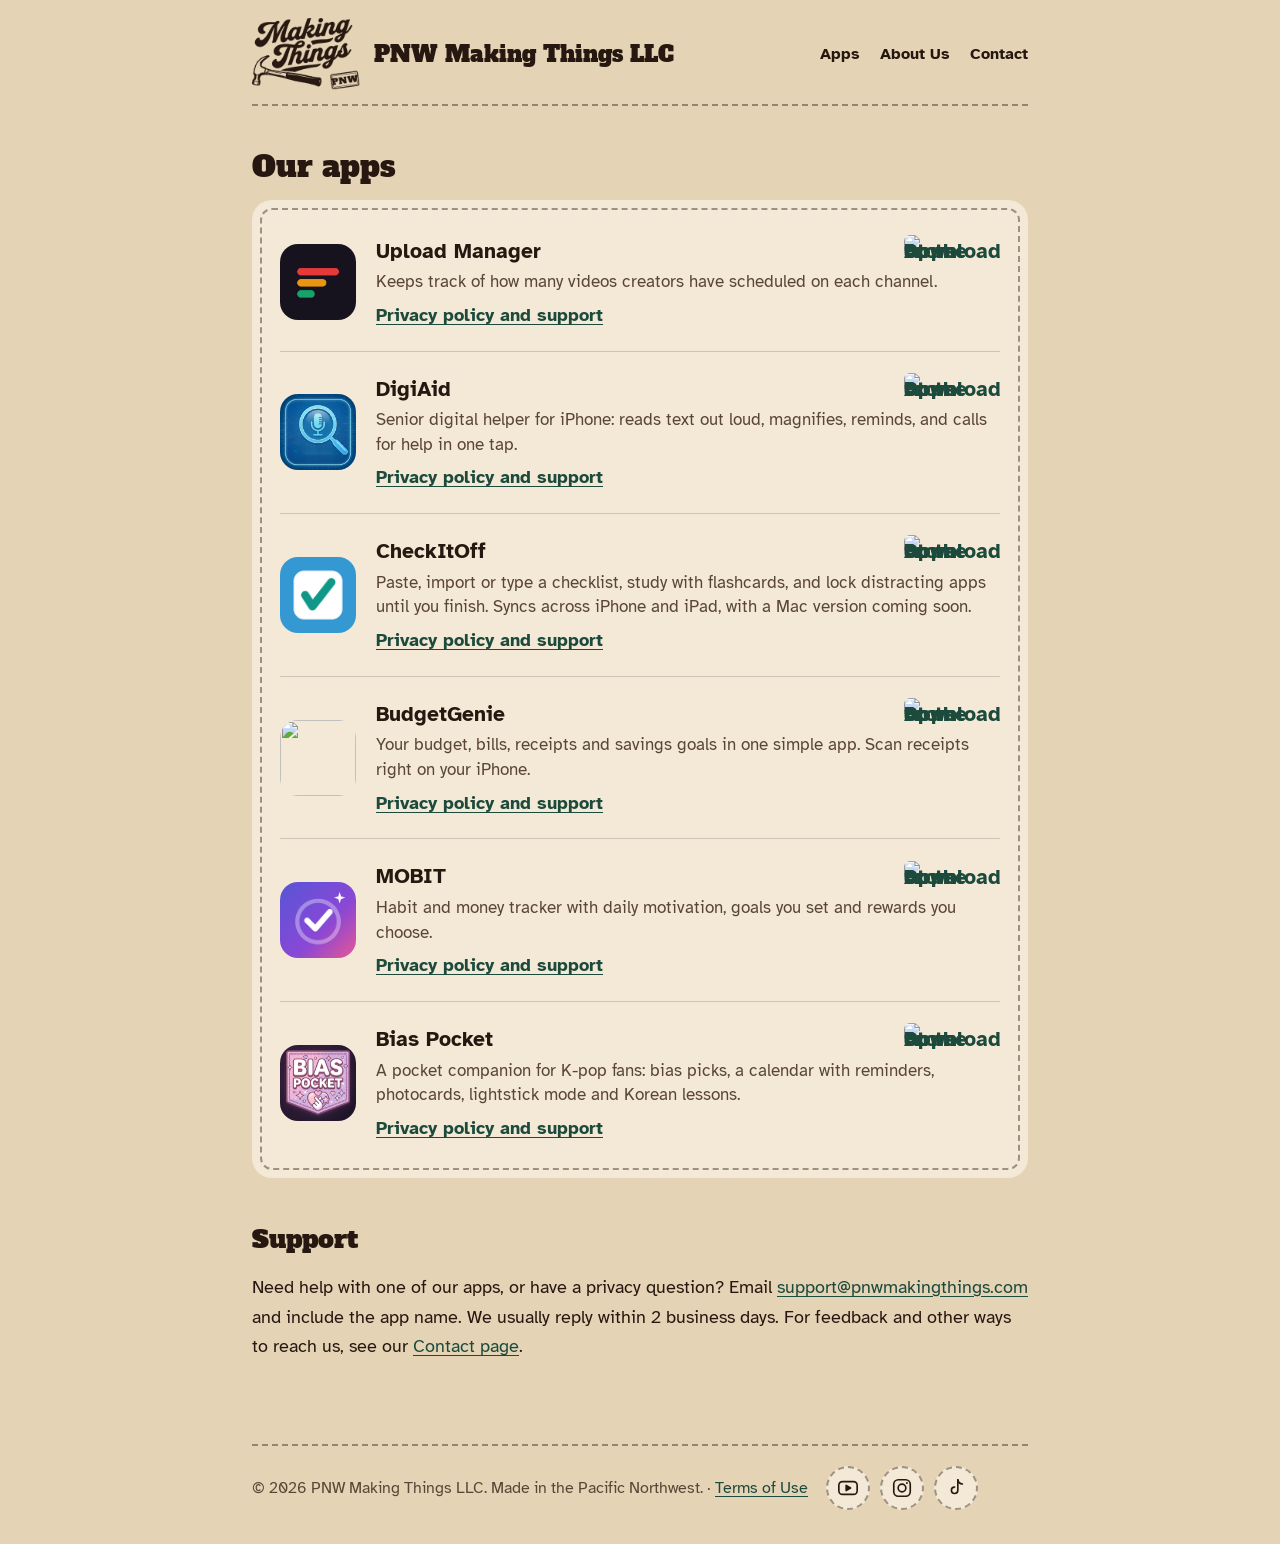
==== commit e2d13a80: "Home: all 6 apps live with App Store buttons" ====
--- a/index.html
+++ b/index.html
@@ -20,8 +20,9 @@
 <li><img src="assets/upload-manager.png" alt="" width="76" height="76"><div><h3>Upload Manager <a class="store" href="https://apps.apple.com/us/app/upload-manager-video-planner/id6828210978" target="_blank" rel="noopener" aria-label="Download Upload Manager on the App Store"><img src="https://developer.apple.com/assets/elements/badges/download-on-the-app-store.svg" alt="Download on the App Store" width="120" height="40"></a></h3><p>Keeps track of how many videos creators have scheduled on each channel.</p><a href="upload-manager/">Privacy policy and support</a></div></li>
 <li><img src="assets/digiaid.png" alt="" width="76" height="76"><div><h3>DigiAid <a class="store" href="https://apps.apple.com/us/app/digiaid-senior-digital-helper/id6832898441" target="_blank" rel="noopener" aria-label="Download DigiAid on the App Store"><img src="https://developer.apple.com/assets/elements/badges/download-on-the-app-store.svg" alt="Download on the App Store" width="120" height="40"></a></h3><p>Senior digital helper for iPhone: reads text out loud, magnifies, reminds, and calls for help in one tap.</p><a href="digiaid/">Privacy policy and support</a></div></li>
 <li><img src="assets/checkitoff.png" alt="" width="76" height="76"><div><h3>CheckItOff <a class="store" href="https://apps.apple.com/us/app/id6836918106" target="_blank" rel="noopener" aria-label="Download CheckItOff on the App Store"><img src="https://developer.apple.com/assets/elements/badges/download-on-the-app-store.svg" alt="Download on the App Store" width="120" height="40"></a></h3><p>Paste, import or type a checklist, study with flashcards, and lock distracting apps until you finish. Syncs across iPhone and iPad, with a Mac version coming soon.</p><a href="checkitoff/">Privacy policy and support</a></div></li>
-<li><img src="assets/bias-pocket.png" alt="" width="76" height="76"><div><h3>Bias Pocket <span class="soon">Expected mid-December 2026</span></h3><p>A pocket companion for K-pop fans: bias picks, a calendar with reminders, photocards, lightstick mode and Korean lessons.</p><a href="bias-pocket/">Privacy policy and support</a></div></li>
-<li><img src="assets/mobit.png" alt="" width="76" height="76"><div><h3>MOBIT <span class="soon">Expected mid-December 2026</span></h3><p>Habit and money tracker with daily motivation, goals you set and rewards you choose.</p><a href="mobit/">Privacy policy and support</a></div></li>
+<li><img src="https://is1-ssl.mzstatic.com/image/thumb/PurpleSource211/v4/5f/6d/2f/5f6d2f51-6a8c-4bae-f42a-28ac0dc91f4b/Placeholder.mill/400x400Icon.ApSiOS01-75.webp" alt="" width="76" height="76"><div><h3>BudgetGenie <a class="store" href="https://apps.apple.com/us/app/budgetgenie-smart-budget/id6828156597" target="_blank" rel="noopener" aria-label="Download BudgetGenie on the App Store"><img src="https://developer.apple.com/assets/elements/badges/download-on-the-app-store.svg" alt="Download on the App Store" width="120" height="40"></a></h3><p>Your budget, bills, receipts and savings goals in one simple app. Scan receipts right on your iPhone.</p><a href="budgetgenie/">Privacy policy and support</a></div></li>
+<li><img src="assets/mobit.png" alt="" width="76" height="76"><div><h3>MOBIT <a class="store" href="https://apps.apple.com/us/app/mobit-habit-money-tracker/id6830335681" target="_blank" rel="noopener" aria-label="Download MOBIT on the App Store"><img src="https://developer.apple.com/assets/elements/badges/download-on-the-app-store.svg" alt="Download on the App Store" width="120" height="40"></a></h3><p>Habit and money tracker with daily motivation, goals you set and rewards you choose.</p><a href="mobit/">Privacy policy and support</a></div></li>
+<li><img src="assets/bias-pocket.png" alt="" width="76" height="76"><div><h3>Bias Pocket <a class="store" href="https://apps.apple.com/us/app/bias-pocket/id6829092697" target="_blank" rel="noopener" aria-label="Download Bias Pocket on the App Store"><img src="https://developer.apple.com/assets/elements/badges/download-on-the-app-store.svg" alt="Download on the App Store" width="120" height="40"></a></h3><p>A pocket companion for K-pop fans: bias picks, a calendar with reminders, photocards, lightstick mode and Korean lessons.</p><a href="bias-pocket/">Privacy policy and support</a></div></li>
 </ul>
 <h2 id="support">Support</h2>
 <p>Need help with one of our apps, or have a privacy question? Email <a href="mailto:support@pnwmakingthings.com">support@pnwmakingthings.com</a> and include the app name. We usually reply within 2 business days. For feedback and other ways to reach us, see our <a href="contact/">Contact page</a>.</p>
